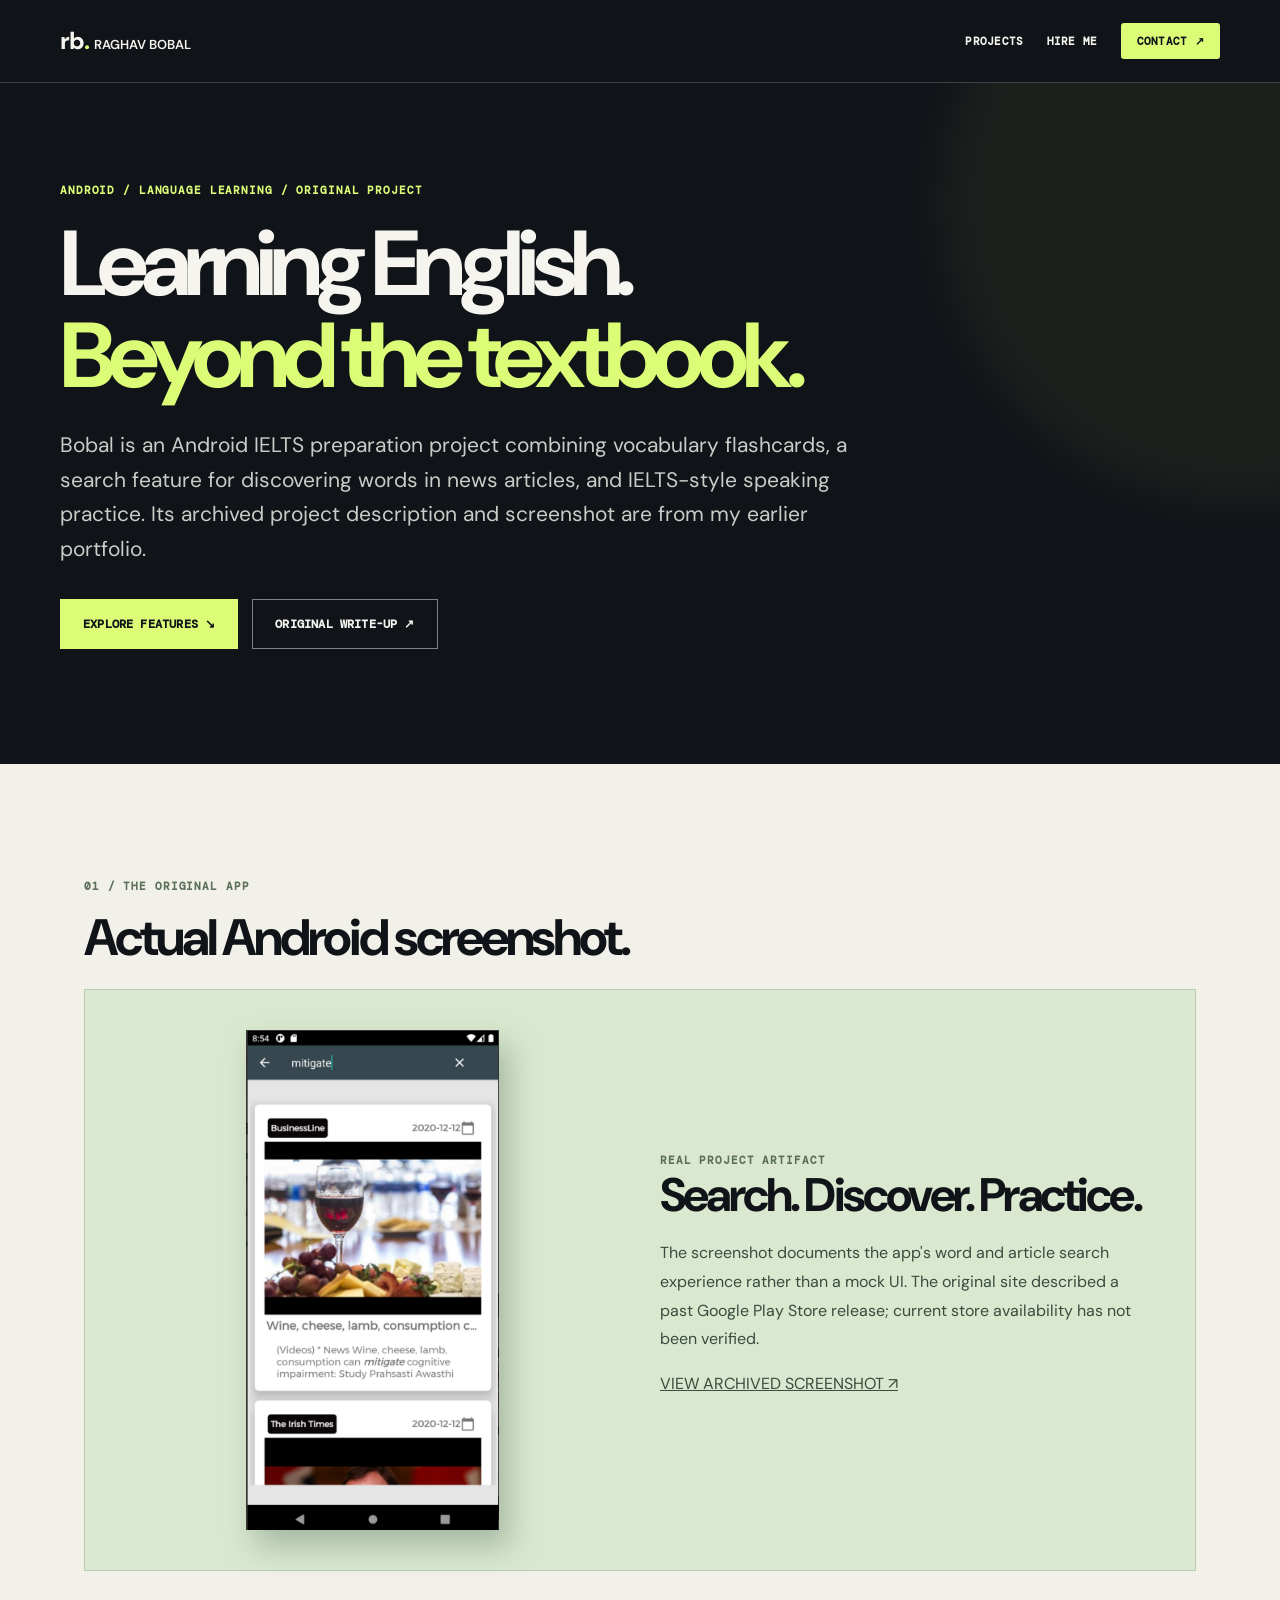
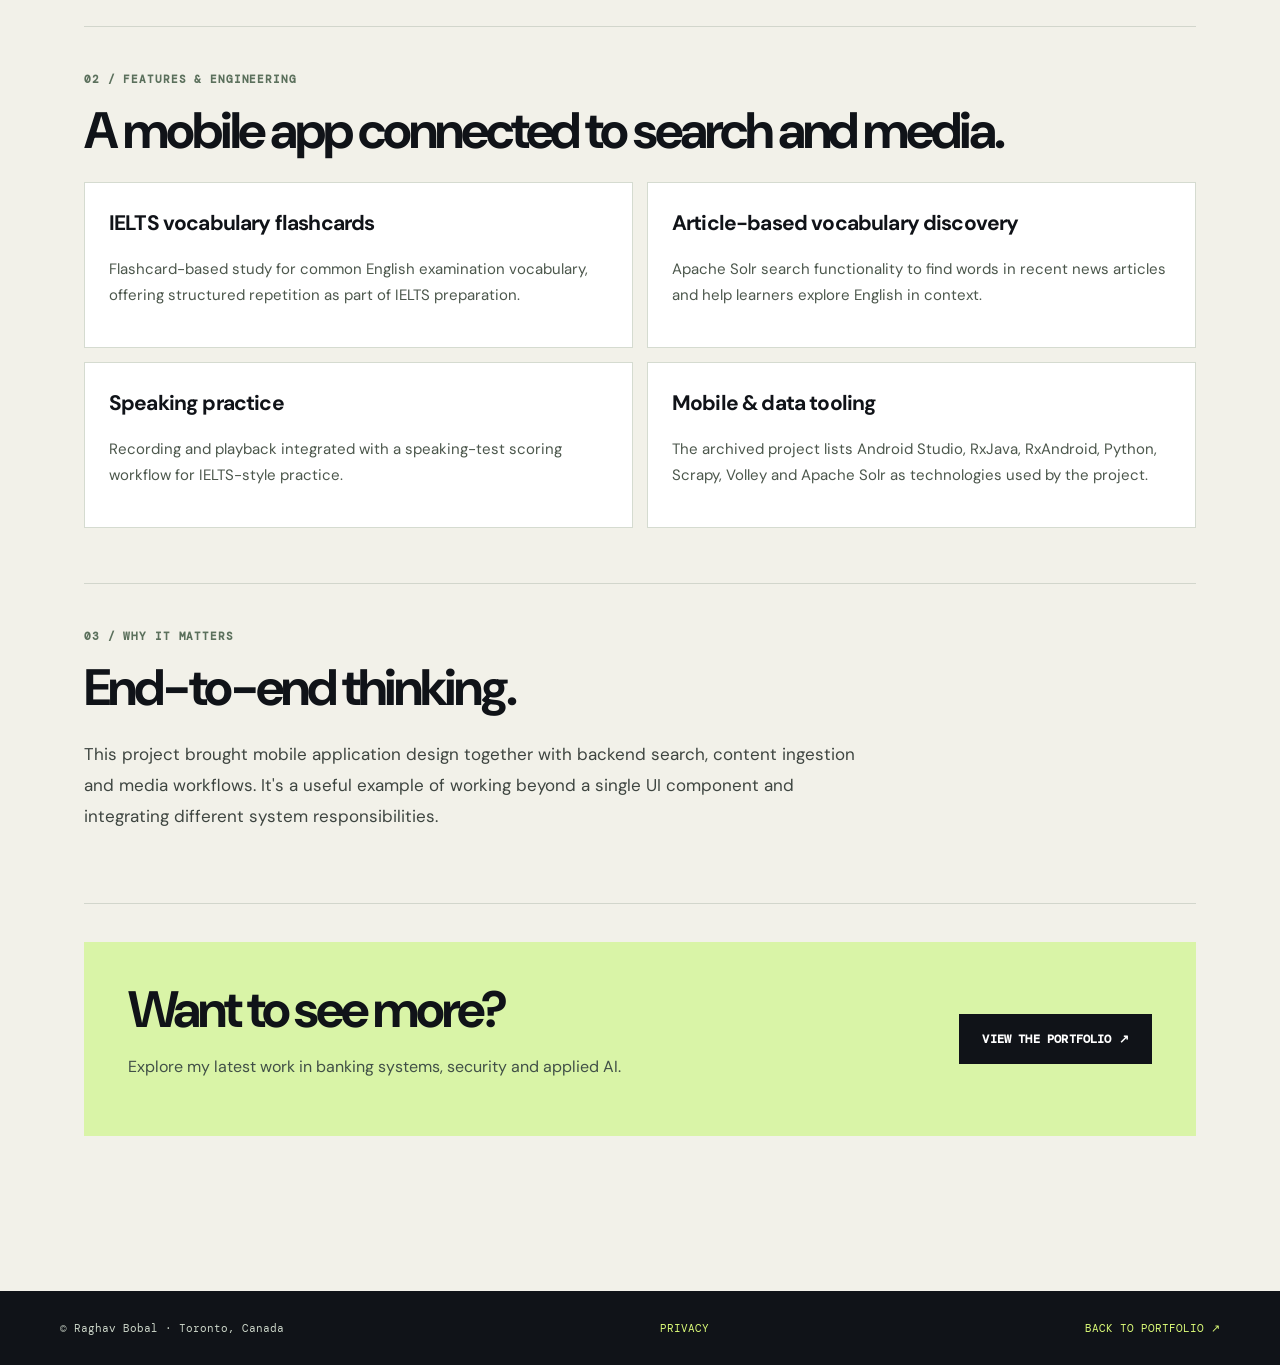
==== bobal-language-learning-app.html @ 69788590 "document the original Android language app" ====
<!doctype html>
<html lang="en-CA">
<head>
<meta charset="utf-8">
<meta name="viewport" content="width=device-width,initial-scale=1">
<meta name="theme-color" content="#101318">
<title>Bobal Language Learning App | Android, Apache Solr &amp; IELTS | Raghav Bobal</title>
<meta name="description" content="See Raghav Bobal's Android IELTS language-learning app with flashcards, Apache Solr news vocabulary search, speaking practice and an original screenshot.">
<meta name="robots" content="index,follow,max-image-preview:large">
<link rel="canonical" href="https://raghavbobal1.github.io/portfolio-website-latest/bobal-language-learning-app.html">
<meta property="og:type" content="article">
<meta property="og:title" content="Bobal Language Learning | Android IELTS Project">
<meta property="og:description" content="Android IELTS practice with flashcards, Apache Solr article search and audio recording.">
<meta property="og:url" content="https://raghavbobal1.github.io/portfolio-website-latest/bobal-language-learning-app.html">
<meta property="og:image" content="https://raghavbobal1.github.io/portfolio-website-latest/assets/bobal-app.png">
<meta name="twitter:card" content="summary_large_image">
<link rel="icon" href="assets/favicon.svg" type="image/svg+xml">
<link rel="stylesheet" href="hire.css">
<link rel="stylesheet" href="analytics.css">
<style>
.case-visual{background:#d9e8cf;border:1px solid #b4cbb2;display:grid;grid-template-columns:1fr 1fr;gap:40px;align-items:center;padding:40px}
.case-visual img{display:block;max-height:500px;width:auto;max-width:100%;margin:auto;filter:drop-shadow(10px 16px 15px #1c332b44)}
.case-visual h3{font-size:clamp(27px,4vw,47px);line-height:1.06;letter-spacing:-.06em;margin:0 0 18px}
.case-visual p{font-size:16px;color:#394c3e;line-height:1.8}
.steps{display:grid;grid-template-columns:1fr 1fr;gap:14px}.steps article{background:#fff;border:1px solid #d5dbd0;padding:24px}.steps h3{font-size:21px;letter-spacing:-.04em;margin:0 0 12px}.steps p{font-size:15px;line-height:1.75;color:#4c574c}
@media(max-width:690px){.case-visual,.steps{grid-template-columns:1fr}.case-visual{padding:20px}.case-visual img{max-height:370px}.steps article{padding:21px}}
</style>
<script type="application/ld+json">{"@context":"https://schema.org","@type":"SoftwareApplication","name":"Bobal Language Learning App","description":"Android IELTS preparation app with vocabulary flashcards, Apache Solr-backed article search and speaking practice, documented in the original project portfolio.","applicationCategory":"EducationalApplication","operatingSystem":"Android","image":"https://raghavbobal1.github.io/portfolio-website-latest/assets/bobal-app.png","author":{"@type":"Person","name":"Raghav Bobal","url":"https://raghavbobal1.github.io/portfolio-website-latest/"}}</script>
<script src="analytics-config.js" defer></script>
<script src="analytics.js" defer></script>
</head>
<body>
<a class="skip" href="#main">Skip to case study</a>
<header class="site-head"><a class="brand" href="index.html">rb<em>.</em> <span style="font-size:13px;font-weight:600;letter-spacing:0">RAGHAV BOBAL</span></a><nav class="head-links" aria-label="Site navigation"><a href="index.html#work">PROJECTS</a><a href="hire-software-developer-toronto.html">HIRE ME</a><a class="contact-btn" href="mailto:raghavbobal10@gmail.com">CONTACT ↗</a></nav></header>
<main id="main">
<section class="hero">
<div class="eyebrow">ANDROID / LANGUAGE LEARNING / ORIGINAL PROJECT</div>
<h1>Learning English.<br><em>Beyond the textbook.</em></h1>
<p>Bobal is an Android IELTS preparation project combining vocabulary flashcards, a search feature for discovering words in news articles, and IELTS-style speaking practice. Its archived project description and screenshot are from my earlier portfolio.</p>
<div class="actions"><a class="action primary" href="#features">EXPLORE FEATURES ↘</a><a class="action" href="https://github.com/raghavbobal1/myWebsite/blob/main/projects.html" target="_blank" rel="noopener noreferrer">ORIGINAL WRITE-UP ↗</a></div>
</section>
<div class="content">
<section class="section"><span class="section-kicker">01 / THE ORIGINAL APP</span><h2>Actual Android screenshot.</h2>
<div class="case-visual"><img src="assets/bobal-app.png" alt="Original screenshot of the Bobal Android app showing a search for vocabulary and news content" loading="eager"><div><span class="section-kicker">REAL PROJECT ARTIFACT</span><h3>Search. Discover. Practice.</h3><p>The screenshot documents the app's word and article search experience rather than a mock UI. The original site described a past Google Play Store release; current store availability has not been verified.</p><p><a href="https://github.com/raghavbobal1/myWebsite/blob/main/bobal-app.png" target="_blank" rel="noopener noreferrer">VIEW ARCHIVED SCREENSHOT ↗</a></p></div></div></section>
<section class="section" id="features"><span class="section-kicker">02 / FEATURES &amp; ENGINEERING</span><h2>A mobile app connected to search and media.</h2>
<div class="steps">
<article><h3>IELTS vocabulary flashcards</h3><p>Flashcard-based study for common English examination vocabulary, offering structured repetition as part of IELTS preparation.</p></article>
<article><h3>Article-based vocabulary discovery</h3><p>Apache Solr search functionality to find words in recent news articles and help learners explore English in context.</p></article>
<article><h3>Speaking practice</h3><p>Recording and playback integrated with a speaking-test scoring workflow for IELTS-style practice.</p></article>
<article><h3>Mobile &amp; data tooling</h3><p>The archived project lists Android Studio, RxJava, RxAndroid, Python, Scrapy, Volley and Apache Solr as technologies used by the project.</p></article>
</div>
</section>
<section class="section"><span class="section-kicker">03 / WHY IT MATTERS</span><h2>End-to-end thinking.</h2><p class="lead">This project brought mobile application design together with backend search, content ingestion and media workflows. It's a useful example of working beyond a single UI component and integrating different system responsibilities.</p></section>
<section class="section"><div class="endcap"><div><h2>Want to see more?</h2><p>Explore my latest work in banking systems, security and applied AI.</p></div><a class="action" href="index.html#work">VIEW THE PORTFOLIO ↗</a></div></section>
</div>
</main>
<footer class="footer"><span>© Raghav Bobal · Toronto, Canada</span><a href="privacy.html">PRIVACY</a><a href="index.html">BACK TO PORTFOLIO ↗</a></footer>
</body>
</html>
---- hire.css ----
@import url('https://fonts.googleapis.com/css2?family=DM+Mono:wght@400;500&family=DM+Sans:wght@400;500;600;700;800&display=swap');
:root{color-scheme:light;--ink:#101318;--cream:#f2f1e9;--lime:#dcfc78;--muted:#636965;--line:#d2d6cc;--mono:"DM Mono",ui-monospace,monospace;--sans:"DM Sans",system-ui,sans-serif}
*{box-sizing:border-box}html{scroll-behavior:smooth}body{margin:0;font-family:var(--sans);background:var(--cream);color:var(--ink);line-height:1.6}a{color:inherit}a:focus-visible,button:focus-visible{outline:3px solid #769d44;outline-offset:4px}img{max-width:100%;height:auto}.skip{position:absolute;left:10px;top:-100px;background:var(--lime);padding:12px;z-index:9}.skip:focus{top:10px}
.site-head{background:var(--ink);color:#f5f4ef;display:flex;align-items:center;justify-content:space-between;gap:25px;padding:22px max(24px,calc((100vw - 1160px)/2));border-bottom:1px solid #ffffff33}.brand{font-weight:800;text-decoration:none;letter-spacing:-.04em;font-size:24px;white-space:nowrap}.brand em{font-style:normal;color:var(--lime)}.head-links{display:flex;gap:23px;align-items:center}.head-links a{text-decoration:none;font:700 11px var(--mono);letter-spacing:.025em}.head-links a:hover{color:var(--lime)}.head-links .contact-btn{color:var(--ink);background:var(--lime);padding:11px 16px;border-radius:3px}
.hero{background:var(--ink);color:#f5f4ef;padding:100px max(24px,calc((100vw - 1160px)/2)) 115px;position:relative;overflow:hidden}.hero:before{content:"";position:absolute;width:600px;height:600px;background:#dcfc78;opacity:.055;filter:blur(24px);border-radius:50%;right:-260px;top:-180px;pointer-events:none}.eyebrow{font:700 11px var(--mono);letter-spacing:.08em;color:var(--lime);text-transform:uppercase}.hero h1{font-size:clamp(49px,7.2vw,105px);line-height:.99;letter-spacing:-.077em;margin:22px 0 26px;max-width:1070px}.hero h1 em{font-style:normal;color:var(--lime)}.hero p{max-width:810px;color:#c8cec7;font-size:clamp(16px,1.8vw,21px);line-height:1.65}.actions{display:flex;flex-wrap:wrap;gap:14px;margin-top:33px}.action{display:inline-flex;align-items:center;justify-content:center;gap:22px;font:700 12px var(--mono);letter-spacing:.015em;text-decoration:none;padding:16px 22px;border:1px solid #ffffff77}.action.primary{color:var(--ink);background:var(--lime);border-color:var(--lime)}.action:hover{transform:translateY(-2px)}.facts{display:flex;flex-wrap:wrap;gap:38px;margin-top:55px;color:#d5dace;font:11px var(--mono)}.facts strong{font-size:25px;color:var(--lime);display:block;font-family:var(--sans);letter-spacing:-.03em}
main .content{max-width:1160px;margin:auto;padding:70px 24px 100px}.section{padding:38px 0 55px;border-bottom:1px solid var(--line)}.section:last-child{border-bottom:0}.section-head{display:flex;align-items:baseline;justify-content:space-between;gap:20px;margin-bottom:22px}.section-kicker{font:700 11px var(--mono);letter-spacing:.08em;text-transform:uppercase;color:#5b705c}.section h2{font-size:clamp(33px,4vw,53px);line-height:1.1;letter-spacing:-.06em;margin:12px 0 23px}.section>p,.lead{font-size:17px;line-height:1.8;color:#3e4540;max-width:790px}.grid{display:grid;grid-template-columns:repeat(3,1fr);gap:18px}.panel{background:#fff;border:1px solid var(--line);padding:26px;min-width:0}.panel .num{font:700 10px var(--mono);color:#688e61}.panel h3{font-size:24px;letter-spacing:-.045em;margin:18px 0 12px;line-height:1.2}.panel p{font-size:15px;line-height:1.75;color:#4c554b}.panel .tags{font:10px/1.7 var(--mono);color:#526357;padding-top:15px;border-top:1px solid var(--line)}
.timeline{display:grid;grid-template-columns:1fr 1fr;gap:17px}.timeline article{border-left:3px solid #2b4533;padding:0 19px 15px}.timeline small{font:700 10px var(--mono);color:#617362}.timeline h3{margin:7px 0;font-size:22px;letter-spacing:-.04em}.timeline p{max-width:500px;color:#515a51;font-size:15px;line-height:1.75}
.project-list{display:grid;grid-template-columns:1fr 1fr;gap:14px}.project-list article{background:#dfe6da;border:1px solid #c9d3c4;padding:21px}.project-list h3{font-size:19px;letter-spacing:-.04em;margin:3px 0}.project-list p{font-size:14px;color:#455345}.project-list a{font:700 11px var(--mono);text-decoration:none;border-bottom:1px solid #4b6755;padding-bottom:4px}.project-list a:hover{color:#427342}
.faq{max-width:900px}.faq details{border-bottom:1px solid var(--line);padding:19px 0}.faq summary{font-weight:700;cursor:pointer;font-size:17px}.faq details p{font-size:15px;line-height:1.8;color:#555e54}
.endcap{background:#d9f4a7;padding:40px 44px;display:flex;justify-content:space-between;gap:35px;align-items:center}.endcap h2{font-size:clamp(33px,4vw,57px);letter-spacing:-.06em;margin:0}.endcap p{color:#415047;max-width:560px}.endcap .action{background:#101318;color:#fff;border-color:#101318;white-space:nowrap}
.footer{display:flex;justify-content:space-between;align-items:center;gap:20px;background:#101318;color:#cbd5c8;padding:30px max(24px,calc((100vw - 1160px)/2));font:11px var(--mono)}.footer a{color:#dcfc78;text-decoration:none}.footer a:hover{text-decoration:underline}
.privacy-sheet{max-width:820px;margin:0 auto;padding:60px 24px 95px}.privacy-sheet h1{font-size:clamp(42px,7vw,72px);letter-spacing:-.06em;line-height:1.08;margin:15px 0}.privacy-sheet h2{font-size:25px;margin-top:44px;letter-spacing:-.04em}.privacy-sheet p,.privacy-sheet li{font-size:16px;line-height:1.8;color:#3e4941}.privacy-sheet button{background:#101318;color:#fff;border:0;padding:13px 20px;cursor:pointer;font-weight:700}
@media(max-width:820px){.grid{grid-template-columns:1fr 1fr}.timeline{grid-template-columns:1fr}.hero{padding-top:90px;padding-bottom:90px}.endcap{align-items:start;flex-direction:column}}
@media(max-width:580px){.site-head{padding:17px 18px}.brand{font-size:21px}.head-links{gap:12px}.head-links a{font-size:9px}.head-links .contact-btn{padding:9px}.hero{padding:75px 20px 82px}.hero h1{font-size:clamp(43px,12vw,64px)}.hero p{font-size:16px}.facts{gap:19px}.facts strong{font-size:22px}main .content{padding:42px 20px 65px}.grid,.project-list{grid-template-columns:1fr}.panel{padding:23px}.section{padding:28px 0 40px}.section h2{font-size:37px}.endcap{padding:29px}.endcap h2{font-size:38px}.footer{padding:25px 20px;flex-wrap:wrap;font-size:10px}}
@media(prefers-reduced-motion:reduce){html{scroll-behavior:auto}.action:hover{transform:none}}
---- analytics.css ----
/* Minimal, non-blocking consent UI; only shown after a valid GA4 ID is configured. */
.analytics-consent{position:fixed;z-index:9999;bottom:18px;left:18px;right:18px;margin-left:auto;width:min(565px,calc(100% - 36px));padding:22px 23px;background:#121b1b;color:#f3f7ec;border:1px solid #c9f68a66;box-shadow:0 17px 65px #0008;border-radius:11px;font-family:system-ui,-apple-system,sans-serif;text-align:left}
.analytics-consent[hidden]{display:none!important}
.analytics-consent h2{font-size:16px;font-weight:750;letter-spacing:-.02em;margin:0 0 7px;color:#e5fcb5}
.analytics-consent p{font-size:13px;line-height:1.55;color:#d4dfd5;margin:0 0 15px}
.analytics-consent p a{color:#d9f79c;text-decoration:underline}
.analytics-consent .analytics-consent-actions{display:flex;flex-wrap:wrap;gap:9px}
.analytics-consent button{border:1px solid #c9d9c3;background:transparent;color:#f1f5ec;padding:10px 18px;min-height:40px;border-radius:5px;font:700 12px system-ui,sans-serif;cursor:pointer}
.analytics-consent button[data-analytics-accept]{background:#dcfc78;color:#131c16;border-color:#dcfc78}
.analytics-consent button:hover{filter:brightness(1.12)}
.analytics-consent button:focus-visible{outline:3px solid #fff;outline-offset:3px}
@media(max-width:600px){.analytics-consent{bottom:8px;left:8px;right:8px;width:calc(100% - 16px);padding:17px}.analytics-consent button{flex:1}}
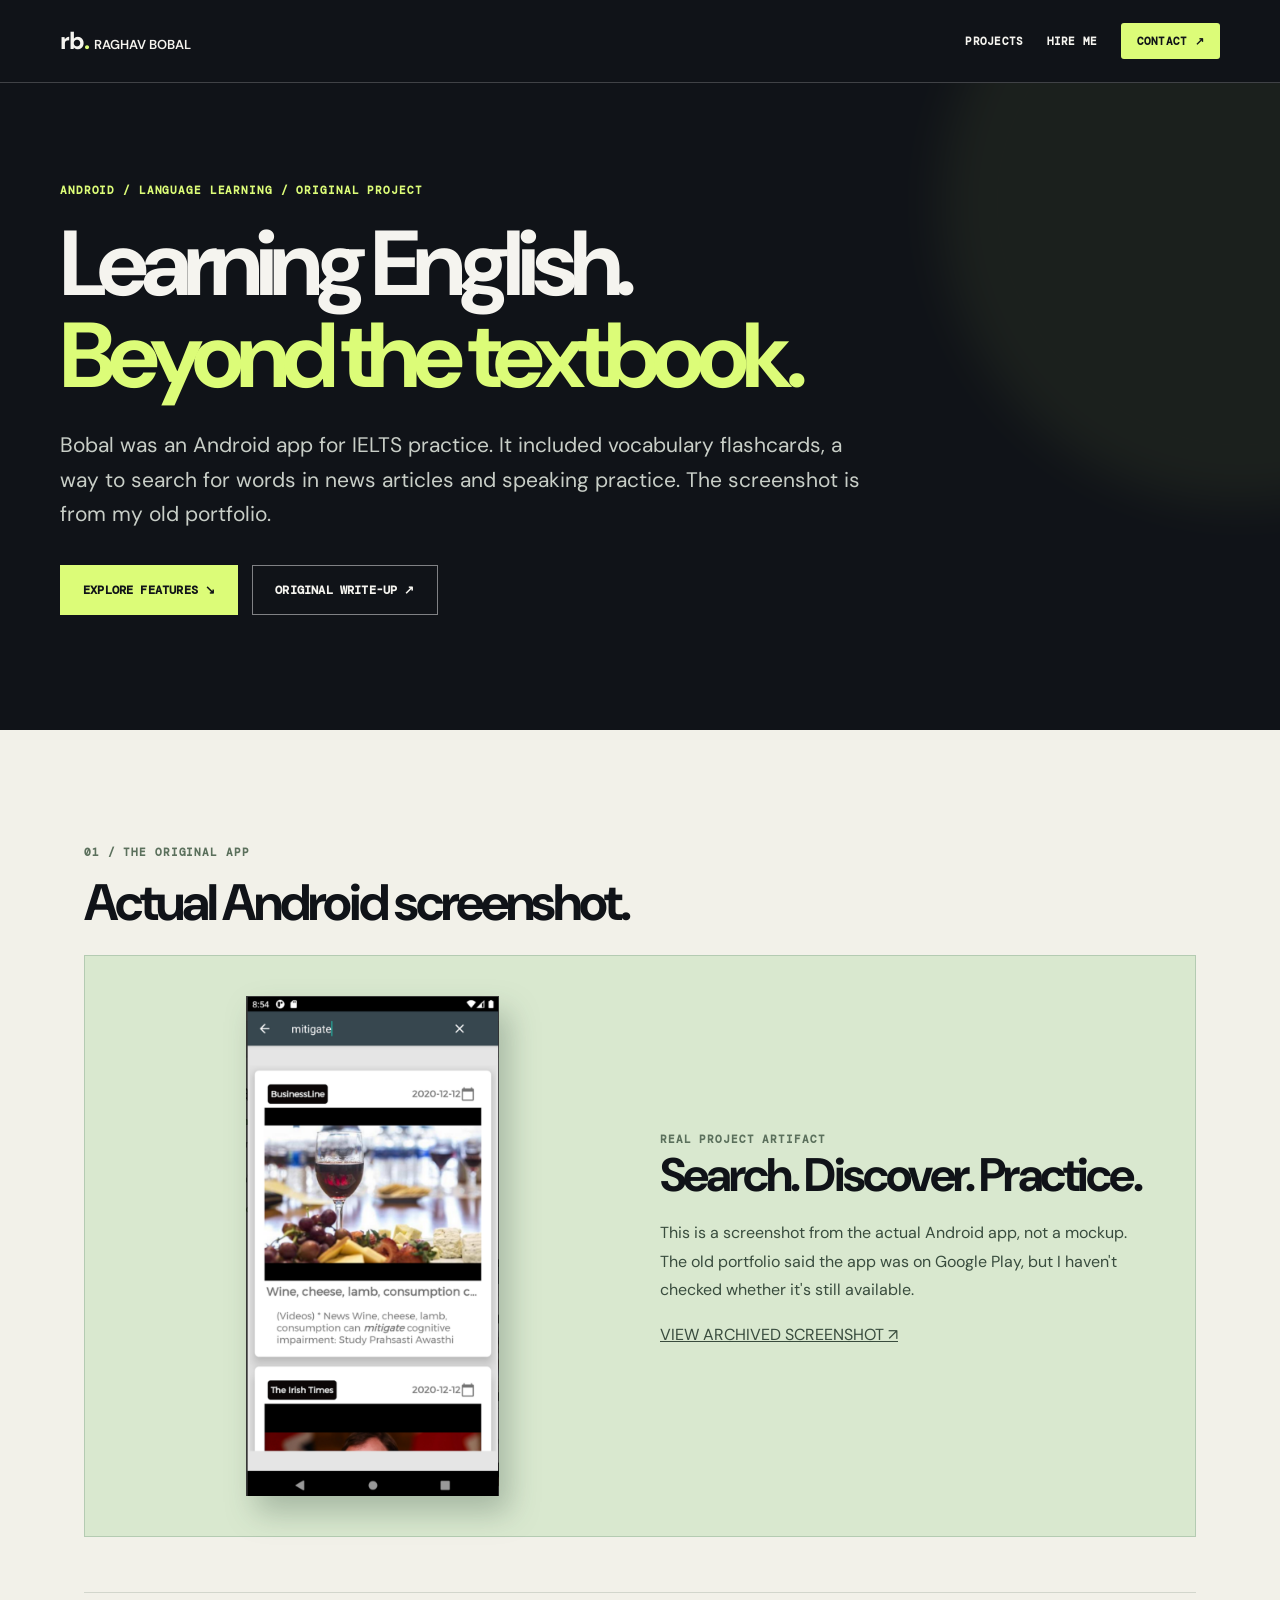
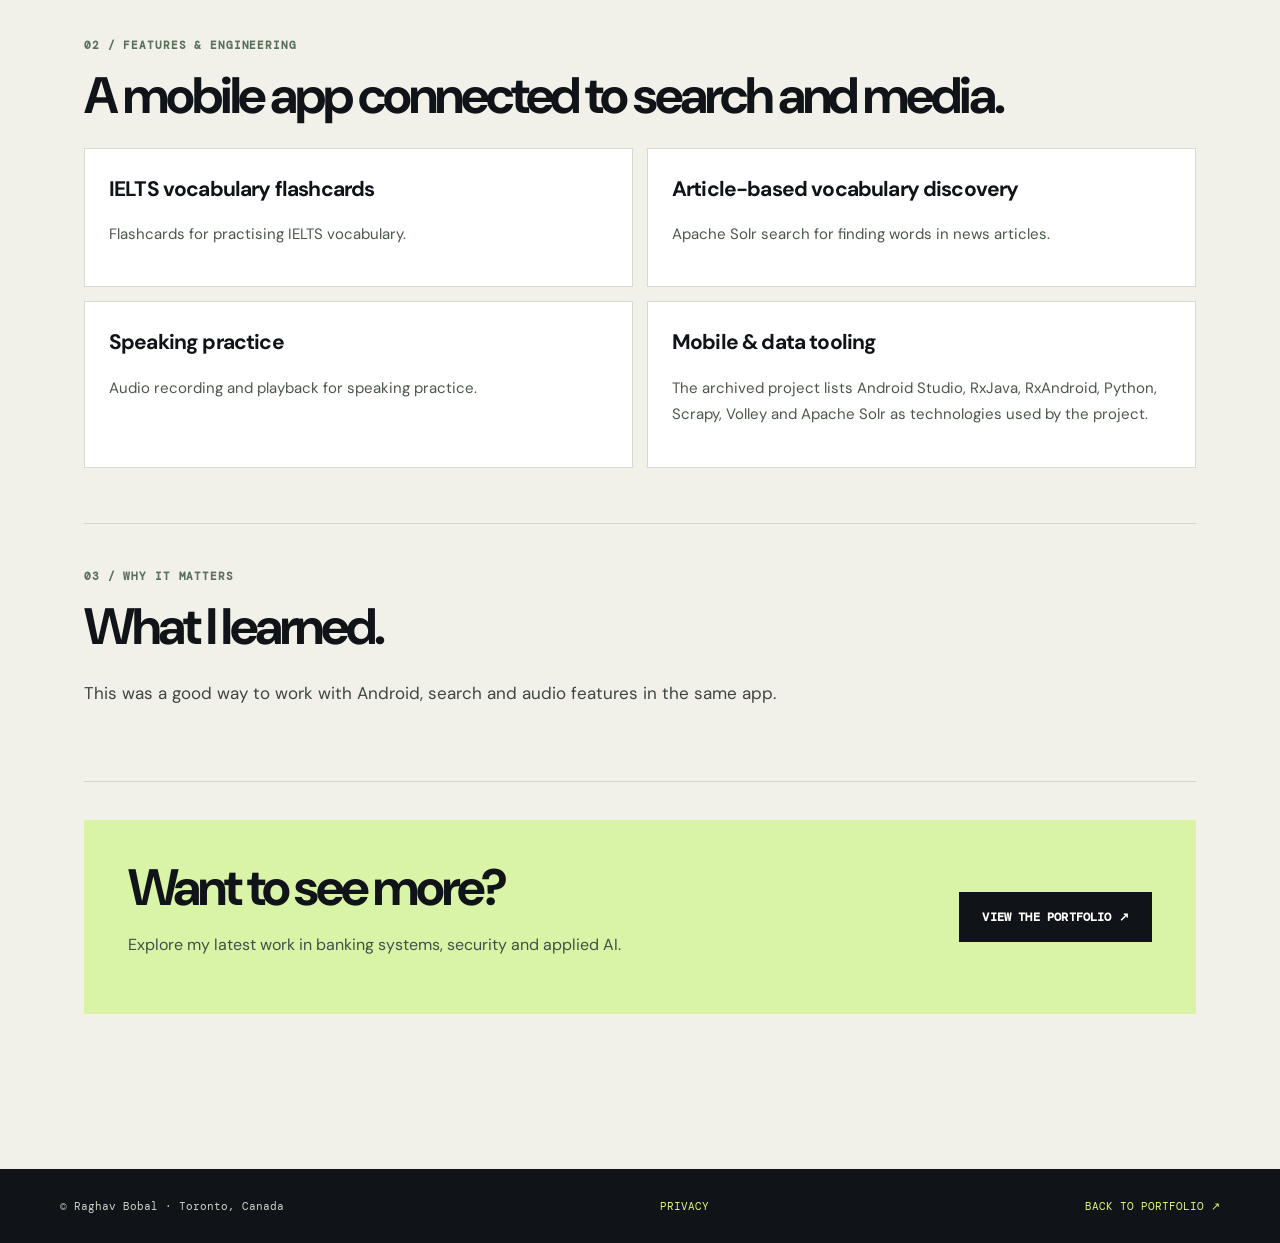
==== commit 361a4e61: "Clean up website and project copy" ====
--- a/bobal-language-learning-app.html
+++ b/bobal-language-learning-app.html
@@ -36,21 +36,21 @@
 <section class="hero">
 <div class="eyebrow">ANDROID / LANGUAGE LEARNING / ORIGINAL PROJECT</div>
 <h1>Learning English.<br><em>Beyond the textbook.</em></h1>
-<p>Bobal is an Android IELTS preparation project combining vocabulary flashcards, a search feature for discovering words in news articles, and IELTS-style speaking practice. Its archived project description and screenshot are from my earlier portfolio.</p>
+<p>Bobal was an Android app for IELTS practice. It included vocabulary flashcards, a way to search for words in news articles and speaking practice. The screenshot is from my old portfolio.</p>
 <div class="actions"><a class="action primary" href="#features">EXPLORE FEATURES ↘</a><a class="action" href="https://github.com/raghavbobal1/myWebsite/blob/main/projects.html" target="_blank" rel="noopener noreferrer">ORIGINAL WRITE-UP ↗</a></div>
 </section>
 <div class="content">
 <section class="section"><span class="section-kicker">01 / THE ORIGINAL APP</span><h2>Actual Android screenshot.</h2>
-<div class="case-visual"><img src="assets/bobal-app.png" alt="Original screenshot of the Bobal Android app showing a search for vocabulary and news content" loading="eager"><div><span class="section-kicker">REAL PROJECT ARTIFACT</span><h3>Search. Discover. Practice.</h3><p>The screenshot documents the app's word and article search experience rather than a mock UI. The original site described a past Google Play Store release; current store availability has not been verified.</p><p><a href="https://github.com/raghavbobal1/myWebsite/blob/main/bobal-app.png" target="_blank" rel="noopener noreferrer">VIEW ARCHIVED SCREENSHOT ↗</a></p></div></div></section>
+<div class="case-visual"><img src="assets/bobal-app.png" alt="Original screenshot of the Bobal Android app showing a search for vocabulary and news content" loading="eager"><div><span class="section-kicker">REAL PROJECT ARTIFACT</span><h3>Search. Discover. Practice.</h3><p>This is a screenshot from the actual Android app, not a mockup. The old portfolio said the app was on Google Play, but I haven't checked whether it's still available.</p><p><a href="https://github.com/raghavbobal1/myWebsite/blob/main/bobal-app.png" target="_blank" rel="noopener noreferrer">VIEW ARCHIVED SCREENSHOT ↗</a></p></div></div></section>
 <section class="section" id="features"><span class="section-kicker">02 / FEATURES &amp; ENGINEERING</span><h2>A mobile app connected to search and media.</h2>
 <div class="steps">
-<article><h3>IELTS vocabulary flashcards</h3><p>Flashcard-based study for common English examination vocabulary, offering structured repetition as part of IELTS preparation.</p></article>
-<article><h3>Article-based vocabulary discovery</h3><p>Apache Solr search functionality to find words in recent news articles and help learners explore English in context.</p></article>
-<article><h3>Speaking practice</h3><p>Recording and playback integrated with a speaking-test scoring workflow for IELTS-style practice.</p></article>
+<article><h3>IELTS vocabulary flashcards</h3><p>Flashcards for practising IELTS vocabulary.</p></article>
+<article><h3>Article-based vocabulary discovery</h3><p>Apache Solr search for finding words in news articles.</p></article>
+<article><h3>Speaking practice</h3><p>Audio recording and playback for speaking practice.</p></article>
 <article><h3>Mobile &amp; data tooling</h3><p>The archived project lists Android Studio, RxJava, RxAndroid, Python, Scrapy, Volley and Apache Solr as technologies used by the project.</p></article>
 </div>
 </section>
-<section class="section"><span class="section-kicker">03 / WHY IT MATTERS</span><h2>End-to-end thinking.</h2><p class="lead">This project brought mobile application design together with backend search, content ingestion and media workflows. It's a useful example of working beyond a single UI component and integrating different system responsibilities.</p></section>
+<section class="section"><span class="section-kicker">03 / WHY IT MATTERS</span><h2>What I learned.</h2><p class="lead">This was a good way to work with Android, search and audio features in the same app.</p></section>
 <section class="section"><div class="endcap"><div><h2>Want to see more?</h2><p>Explore my latest work in banking systems, security and applied AI.</p></div><a class="action" href="index.html#work">VIEW THE PORTFOLIO ↗</a></div></section>
 </div>
 </main>
